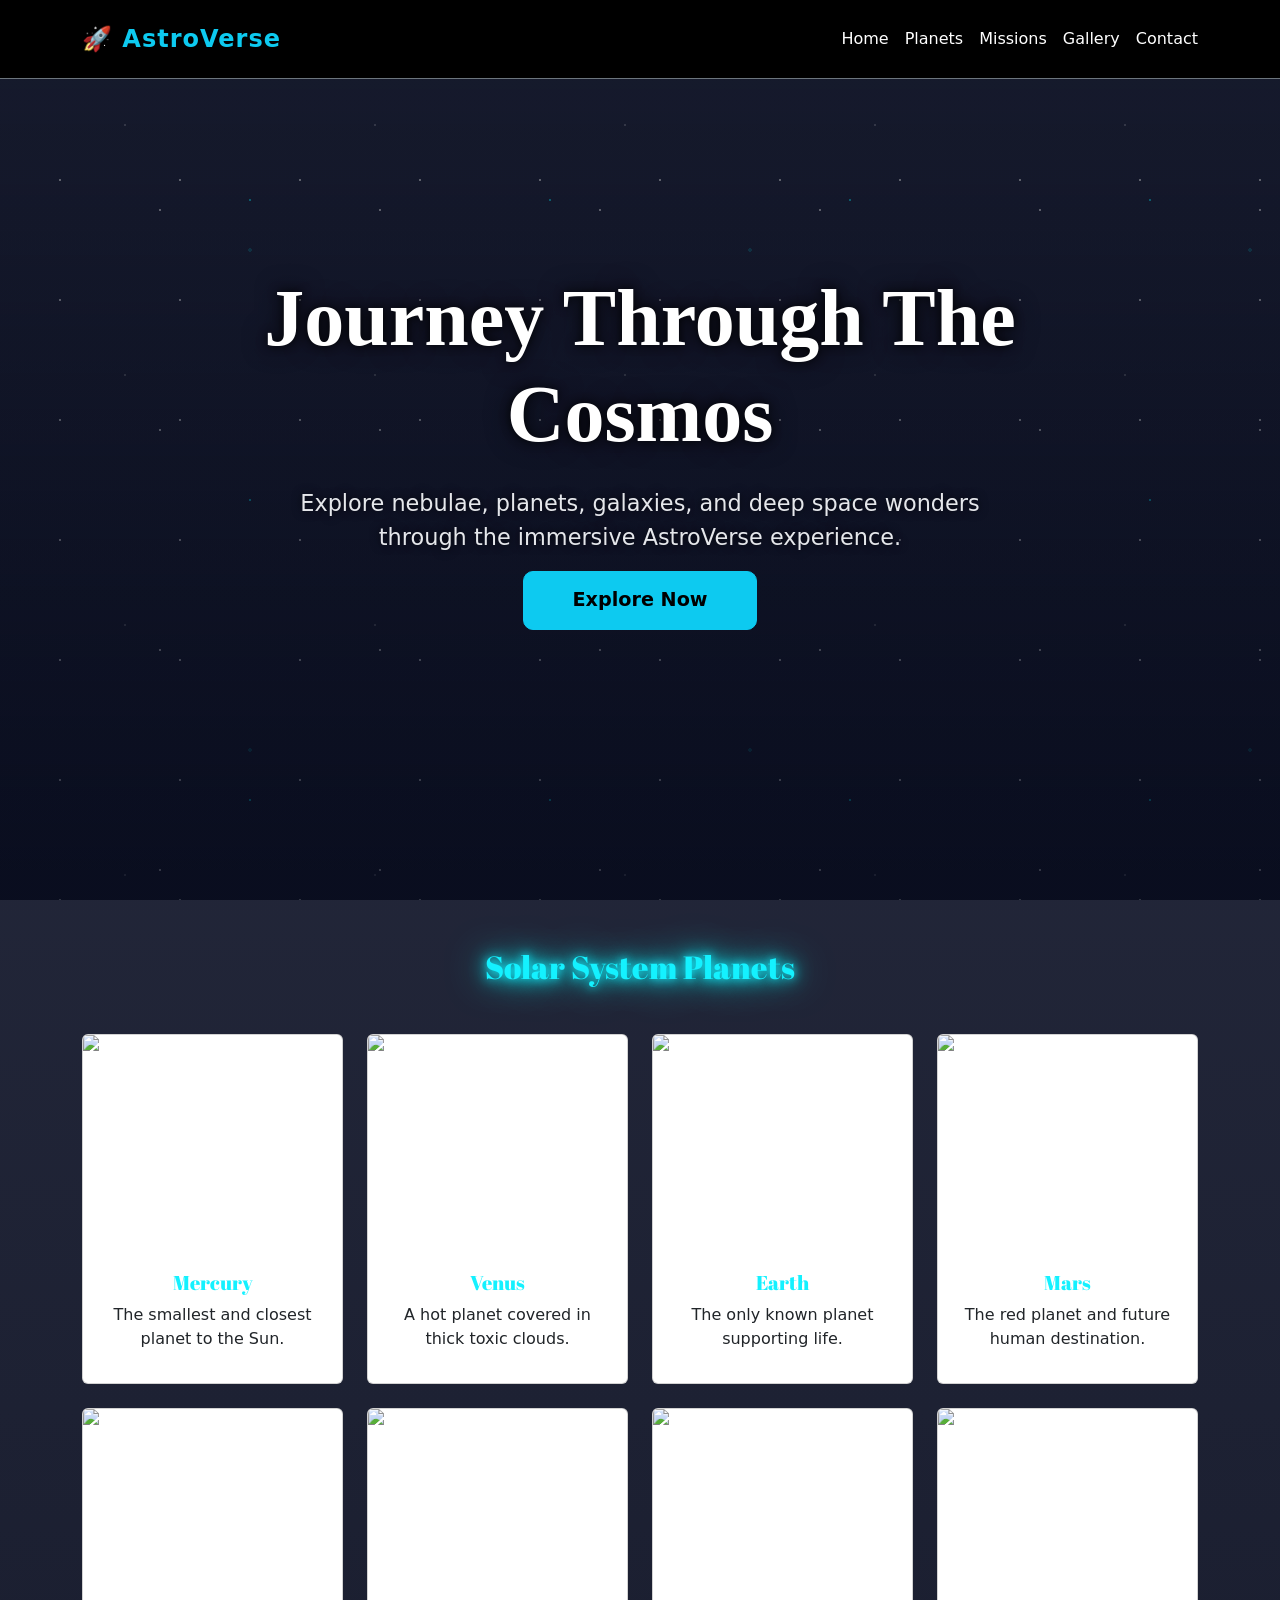
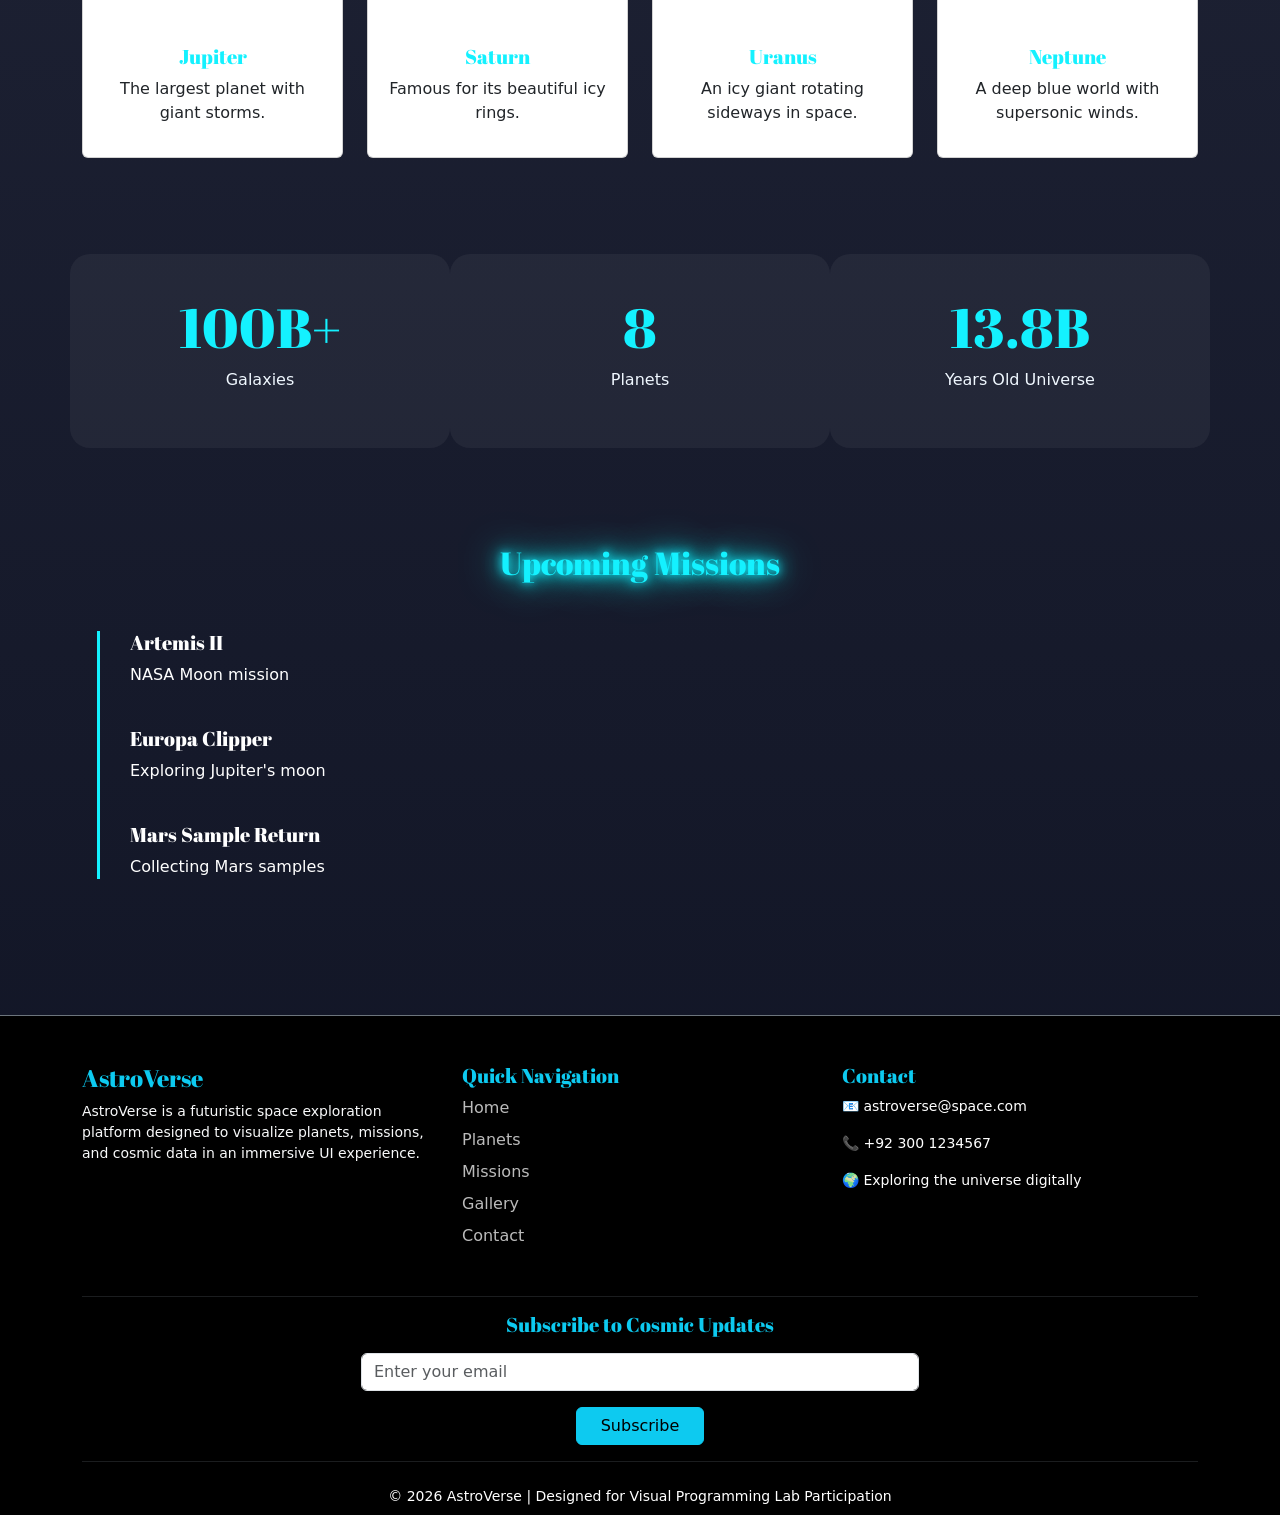
==== Astroverse/index.html @ 3767513f "Enhanced with Images and background" ====
<!DOCTYPE html>
<html>
<head>
<title>AstroVerse</title>

<link rel="stylesheet" href="style.css">
<link rel="icon" type="image/x-icon" href="images/favicon.webp">

<link href="https://cdn.jsdelivr.net/npm/bootstrap@5.3.2/dist/css/bootstrap.min.css" rel="stylesheet">

<link href="https://fonts.googleapis.com/css2?family=Abril+Fatface&family=Cabin&display=swap" rel="stylesheet">
</head>

<body>

<!-- STAR BACKGROUND -->
<div class="stars"></div>
<div class="stars2"></div>
<div class="stars3"></div>

<!-- NAVBAR -->
<header class="fixed-top">
<nav class="navbar navbar-expand-lg navbar-dark bg-black border-bottom border-secondary py-3">
  <div class="container">

    <!-- Brand -->
    <a class="navbar-brand fw-bold text-info fs-4" href="index.html">
      🚀 AstroVerse
    </a>

    <!-- Toggler (visual only, no JS needed) -->
    <div class="ms-auto d-flex gap-3 align-items-center">

      <a href="index.html" class="nav-link text-white">Home</a>
      <a href="planets.html" class="nav-link text-white">Planets</a>
      <a href="missions.html" class="nav-link text-white">Missions</a>
      <a href="gallery.html" class="nav-link text-white">Gallery</a>
      <a href="contact.html" class="nav-link text-white">Contact</a>

    </div>

  </div>
</nav>
</header>

<!-- HERO -->
<!-- HERO SECTION -->
<section class="hero">

<div class="container">

<div class="row justify-content-center">

<div class="col-lg-9 text-center">

<h1 class="hero-title">
Journey Through The Cosmos
</h1>

<p class="hero-text">
Explore nebulae, planets, galaxies, and deep space wonders
through the immersive AstroVerse experience.
</p>

<a href="planets.html" class="btn btn-info btn-lg px-5 mt-3">
Explore Now
</a>

</div>

</div>

</div>

</section>

<!-- PLANETS SECTION -->
<section id="planets" class="py-5">

<div class="container">

<h2 class="text-center mb-5 glow">Solar System Planets</h2>

<div class="row g-4">

<!-- Mercury -->
<div class="col-lg-3 col-md-4 col-sm-6">
<div class="card">
<img src="images/mercury.jpg" class="img-fluid">
<div class="card-body text-center">
<h5>Mercury</h5>
<p>The smallest and closest planet to the Sun.</p>
</div>
</div>
</div>

<!-- Venus -->
<div class="col-lg-3 col-md-4 col-sm-6">
<div class="card">
<img src="images/venus.jpg" class="img-fluid">
<div class="card-body text-center">
<h5>Venus</h5>
<p>A hot planet covered in thick toxic clouds.</p>
</div>
</div>
</div>

<!-- Earth -->
<div class="col-lg-3 col-md-4 col-sm-6">
<div class="card">
<img src="images/earth.jpg" class="img-fluid">
<div class="card-body text-center">
<h5>Earth</h5>
<p>The only known planet supporting life.</p>
</div>
</div>
</div>

<!-- Mars -->
<div class="col-lg-3 col-md-4 col-sm-6">
<div class="card">
<img src="images/mars.jpg" class="img-fluid">
<div class="card-body text-center">
<h5>Mars</h5>
<p>The red planet and future human destination.</p>
</div>
</div>
</div>

<!-- Jupiter -->
<div class="col-lg-3 col-md-4 col-sm-6">
<div class="card">
<img src="images/jupiter.jpg" class="img-fluid">
<div class="card-body text-center">
<h5>Jupiter</h5>
<p>The largest planet with giant storms.</p>
</div>
</div>
</div>

<!-- Saturn -->
<div class="col-lg-3 col-md-4 col-sm-6">
<div class="card">
<img src="images/saturn.jpg" class="img-fluid">
<div class="card-body text-center">
<h5>Saturn</h5>
<p>Famous for its beautiful icy rings.</p>
</div>
</div>
</div>

<!-- Uranus -->
<div class="col-lg-3 col-md-4 col-sm-6">
<div class="card">
<img src="images/uranus.jpg" class="img-fluid">
<div class="card-body text-center">
<h5>Uranus</h5>
<p>An icy giant rotating sideways in space.</p>
</div>
</div>
</div>

<!-- Neptune -->
<div class="col-lg-3 col-md-4 col-sm-6">
<div class="card">
<img src="images/neptune.jpg" class="img-fluid">
<div class="card-body text-center">
<h5>Neptune</h5>
<p>A deep blue world with supersonic winds.</p>
</div>
</div>
</div>

</div>
</div>

</section>

<!-- STATS -->
<section class="stats py-5 text-center">
<div class="container">
<div class="row">

<div class="col-md-4 stat-box">
<h2>100B+</h2>
<p style="color: aliceblue">Galaxies</p>
</div>

<div class="col-md-4 stat-box">
<h2>8</h2>
<p style="color: aliceblue">Planets</p>
</div>

<div class="col-md-4 stat-box">
<h2>13.8B</h2>
<p style="color: aliceblue">Years Old Universe</p>
</div>

</div>
</div>
</section>

<!-- TIMELINE -->
<section class="py-5">
<div class="container">
<h2 class="text-center mb-5 glow">Upcoming Missions</h2>

<div class="timeline">

<div class="timeline-item">
<h5>Artemis II</h5>
<p>NASA Moon mission</p>
</div>

<div class="timeline-item">
<h5>Europa Clipper</h5>
<p>Exploring Jupiter's moon</p>
</div>

<div class="timeline-item">
<h5>Mars Sample Return</h5>
<p>Collecting Mars samples</p>
</div>

</div>
</div>
</section>

<!-- FOOTER -->
<footer class="bg-black text-white mt-5 pt-5 border-top border-secondary">

  <div class="container">

    <div class="row">

      <!-- ABOUT -->
      <div class="col-md-4 mb-4">
        <h4 class="text-info">AstroVerse</h4>
        <p class="small text-light">
          AstroVerse is a futuristic space exploration platform designed to visualize
          planets, missions, and cosmic data in an immersive UI experience.
        </p>
      </div>

      <!-- QUICK LINKS -->
      <div class="col-md-4 mb-4">
        <h5 class="text-info">Quick Navigation</h5>

        <a href="index.html" class="footer-link d-block">Home</a>
        <a href="planets.html" class="footer-link d-block">Planets</a>
        <a href="missions.html" class="footer-link d-block">Missions</a>
        <a href="gallery.html" class="footer-link d-block">Gallery</a>
        <a href="contact.html" class="footer-link d-block">Contact</a>

      </div>

      <!-- CONTACT -->
      <div class="col-md-4 mb-4">
        <h5 class="text-info">Contact</h5>

        <p class="small">📧 astroverse@space.com</p>
        <p class="small">📞 +92 300 1234567</p>
        <p class="small">🌍 Exploring the universe digitally</p>

      </div>

    </div>

    <hr class="border-secondary">

    <!-- NEWSLETTER -->
    <div class="row text-center">

      <div class="col-md-12">
        <h5 class="text-info">Subscribe to Cosmic Updates</h5>

        <input type="email" class="form-control w-50 mx-auto my-3" placeholder="Enter your email">

        <button class="btn btn-info px-4">Subscribe</button>
      </div>

    </div>

    <hr class="border-secondary">

    <!-- COPYRIGHT -->
    <div class="text-center small py-2">
      © 2026 AstroVerse | Designed for Visual Programming Lab Participation
    </div>

  </div>

</footer>

</body>
</html>
---- Astroverse/style.css ----
/* =========================================
   ASTROVERSE FINAL CSS
   ========================================= */



/* HEADINGS */
h1, h2, h3, h4, h5 {
    font-family: 'Abril Fatface', serif;
}
/* SAME STARRY BACKGROUND FOR ALL PAGES */

body {

    background:
    linear-gradient(rgba(3, 8, 31, 0.85), rgba(2,6,23,0.95)),
    url('images/mission-bg.jpg') center/cover fixed no-repeat;

    color: white;

    font-family: 'Cabin', sans-serif;

    overflow-x: hidden;
}
/* =========================================
   STATIC SPACE BACKGROUND
   ========================================= */


.stars,
.stars2,
.stars3 {

    position: fixed;

    top: 0;
    left: 0;

    width: 100%;
    height: 100%;

    z-index: -1;

    pointer-events: none;
}

/* SMALL STARS */
 .stars {

    background-image:
    radial-gradient(white 1px, transparent 1px),
    radial-gradient(white 1px, transparent 1px),
    radial-gradient(#14f1ff 1px, transparent 1px);

    background-size:
    120px 120px,
    220px 220px,
    300px 300px;

    background-position:
    0 0,
    50px 100px,
    100px 50px;

    opacity: 0.7;
}

/* MEDIUM STARS */
 .stars2 {

    background-image:
    radial-gradient(rgba(255,255,255,0.7) 1px, transparent 1px);

    background-size: 250px 250px;

    opacity: 0.4;
}

/* LARGE GLOWING STARS */
 .stars3 {

    background-image:
    radial-gradient(rgba(20,241,255,0.9) 2px, transparent 2px);

    background-size: 500px 500px;

    opacity: 0.3;
} 
/* =========================================
   NAVBAR
   ========================================= */

.navbar {
    background: #000 !important;
    border-bottom: 1px solid rgba(255,255,255,0.1);
}

.navbar-brand {
    letter-spacing: 1px;
}

.nav-link {
    color: white !important;
    transition: 0.3s;
    font-weight: 500;
}

.nav-link:hover {
    color: #14f1ff !important;
}

/* =========================================
   HERO SECTIONS
   ========================================= */

/* =========================================
   HERO SECTION
   ========================================= */

.hero {

    min-height: 100vh;

    display: flex;
    align-items: center;
    justify-content: center;

    text-align: center;

    padding: 120px 20px;

    background:
    linear-gradient(
    rgba(2,6,23,0.45),
    rgba(2,6,23,0.75)
    ),
    url('images/nebula.jpg');

    background-size: cover;
    background-position: center;
    background-repeat: no-repeat;
}

/* HERO TITLE */
.hero-title {

    font-size: 4rem;
 font-family:Georgia, 'Times New Roman', Times, serif;
    font-weight: bold;

    color: white;

    text-shadow:
    0 0 10px rgba(0,0,0,0.8),
    0 0 25px rgba(0,0,0,0.7);

    margin-bottom: 25px;
}

/* HERO TEXT */
.hero-text {

    font-size: 1.4rem;

    color: #e5e7eb;

    max-width: 800px;

    margin: auto;

    margin-bottom: 30px;

    text-shadow:
    0 0 10px rgba(0,0,0,0.8);
}

/* HERO BUTTON */
.hero .btn {

    font-size: 1.2rem;

    padding: 14px 40px;

    border-radius: 10px;

    font-weight: 600;

    transition: 0.4s;
}

.hero .btn:hover {

    transform: translateY(-3px);

    box-shadow:
    0 0 20px rgba(20,241,255,0.6);
}

/* RESPONSIVE */
@media (max-width: 768px) {

    .hero-title {
        font-size: 3.5rem;
    }

    .hero-text {
        font-size: 1.1rem;
    }
}

.hero h1 {
    font-size: 5rem;
}

.hero p {
    max-width: 700px;
    margin: auto;
}

/* MISSIONS HERO */
.missions-hero {

    min-height: 70vh;

    display: flex;
    align-items: center;
    justify-content: center;

    text-align: center;

    padding: 100px 20px;

    background:
    linear-gradient(rgba(2,6,23,0.75), rgba(2,6,23,0.95)),
    url('images/mission-bg.jpg') center/cover no-repeat;
}

.missions-hero p {
    max-width: 700px;
    margin: auto;
}

/* =========================================
   GLOW EFFECTS
   ========================================= */

.glow {
    color: #14f1ff;

    text-shadow:
    0 0 10px #14f1ff,
    0 0 20px #14f1ff,
    0 0 40px #14f1ff;
}

/* =========================================
   BUTTONS
   ========================================= */

.btn-info {
    background: #14f1ff;
    border: none;
    color: black;
    font-weight: 600;
}

.btn-info:hover {
    background: #0fd5e0;
}

/* =========================================
   PLANET CARDS
   ========================================= */

.card {

    background: rgba(255,255,255,0.05);

    border: 1px solid rgba(255,255,255,0.08);

    backdrop-filter: blur(10px);

    color: white;

    border-radius: 15px;

    overflow: hidden;

    transition: 0.4s;

    height: 100%;
}

.card:hover {

    transform: translateY(-10px);

    box-shadow:
    0 0 20px rgba(20,241,255,0.5);
}

.card img {

    height: 220px;

    object-fit: cover;
}

.card-body {
    padding: 20px;
}

.card h4,
.card h5 {
    color: #14f1ff;
}

.card ul {
    padding-left: 18px;
    text-align: left;
}

.card li {
    margin-bottom: 8px;
    color: rgb(77, 121, 104);
}

/* =========================================
   STATS SECTION
   ========================================= */

.stat-box,
.mission-stat {

    background: rgba(255,255,255,0.05);

    padding: 40px 20px;

    border-radius: 20px;

    transition: 0.4s;

    height: 100%;
}

.stat-box:hover,
.mission-stat:hover {

    transform: translateY(-10px);

    box-shadow:
    0 0 20px rgba(20,241,255,0.5);
}

.stat-box h2,
.mission-stat h2 {

    color: #14f1ff;

    font-size: 55px;
}

.stat-box p,
.mission-stat p {
    color: #d1d5db;
}

/* =========================================
   TIMELINE
   ========================================= */

.timeline {

    border-left: 3px solid #14f1ff;

    padding-left: 30px;

    margin-left: 15px;
}

.timeline-item {
    margin-bottom: 40px;
    color: white;
}

.timeline-content {

    background: rgba(255,255,255,0.05);

    padding: 25px;

    border-radius: 15px;

    transition: 0.4s;
}

.timeline-content:hover {

    transform: scale(1.02);

    box-shadow:
    0 0 20px rgba(20,241,255,0.5);
}

.timeline-content li {
    margin-bottom: 8px;
}



/* =========================================
   MASONRY GALLERY
   ========================================= */

.masonry-gallery {

    column-count: 3;

    column-gap: 20px;
}

/* IMAGES */
.gallery-img {

    width: 100%;

    margin-bottom: 20px;

    border-radius: 20px;

    display: block;

    break-inside: avoid;

    transition: 0.4s;

    border:
    2px solid rgba(255,255,255,0.08);

    filter:
    brightness(1.08)
    contrast(1.08)
    saturate(1.15);
}

.gallery-img:hover {

    transform: scale(1.02);

    box-shadow:
    0 0 25px rgba(20,241,255,0.5);
}

/* RESPONSIVE */
@media (max-width: 992px) {

    .masonry-gallery {
        column-count: 2;
    }
}

@media (max-width: 576px) {

    .masonry-gallery {
        column-count: 1;
    }
}

/* =========================================
   FEATURED IMAGE
   ========================================= */

.mission-image {

    max-height: 500px;

    border-radius: 20px;

    border: 2px solid rgba(255,255,255,0.1);
}

/* =========================================
   FORMS
   ========================================= */

.form-control {

    background: #111;

    border: 1px solid rgba(255,255,255,0.2);

    color: white;

    padding: 12px;
}

.form-control:focus {

    background: #111;

    color: white;

    border-color: #14f1ff;

    box-shadow:
    0 0 10px rgba(20,241,255,0.4);
}

.form-control::placeholder {
    color: #aaa;
}

/* =========================================
   FOOTER
   ========================================= */

footer {
    background: #000;
}

.footer-link {

    color: #bbb;

    text-decoration: none;

    margin-bottom: 8px;
}

.footer-link:hover {
    color: #14f1ff;
}

/* =========================================
   RESPONSIVE DESIGN
   ========================================= */

@media (max-width: 992px) {

    .hero h1,
    .missions-hero h1 {
        font-size: 4rem;
    }
}

@media (max-width: 768px) {

    .hero h1,
    .missions-hero h1 {
        font-size: 3rem;
    }

    .hero,
    .missions-hero {
        padding: 80px 20px;
    }

    .card img {
        height: 200px;
    }

    .stat-box h2,
    .mission-stat h2 {
        font-size: 40px;
    }
}

@media (max-width: 576px) {

    .hero h1,
    .missions-hero h1 {
        font-size: 2.5rem;
    }

    .timeline {
        margin-left: 0;
        padding-left: 20px;
    }
}
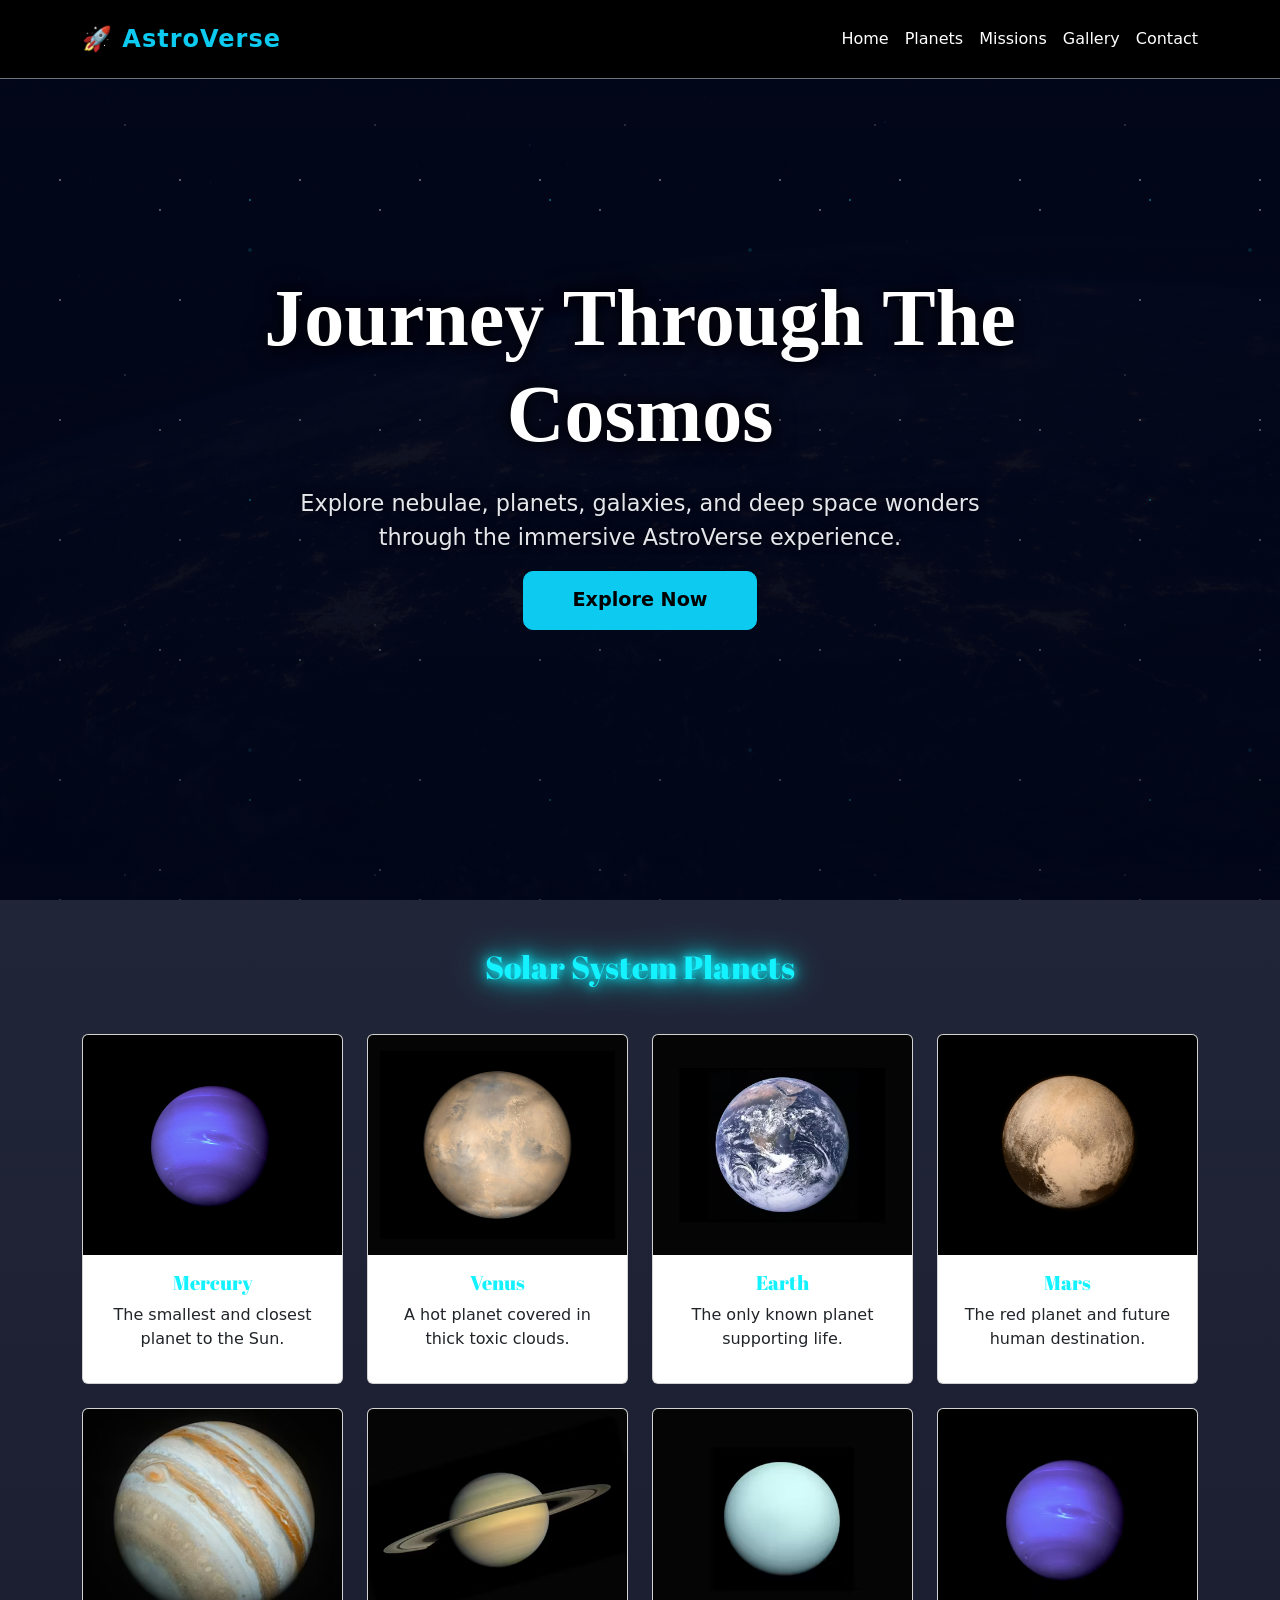
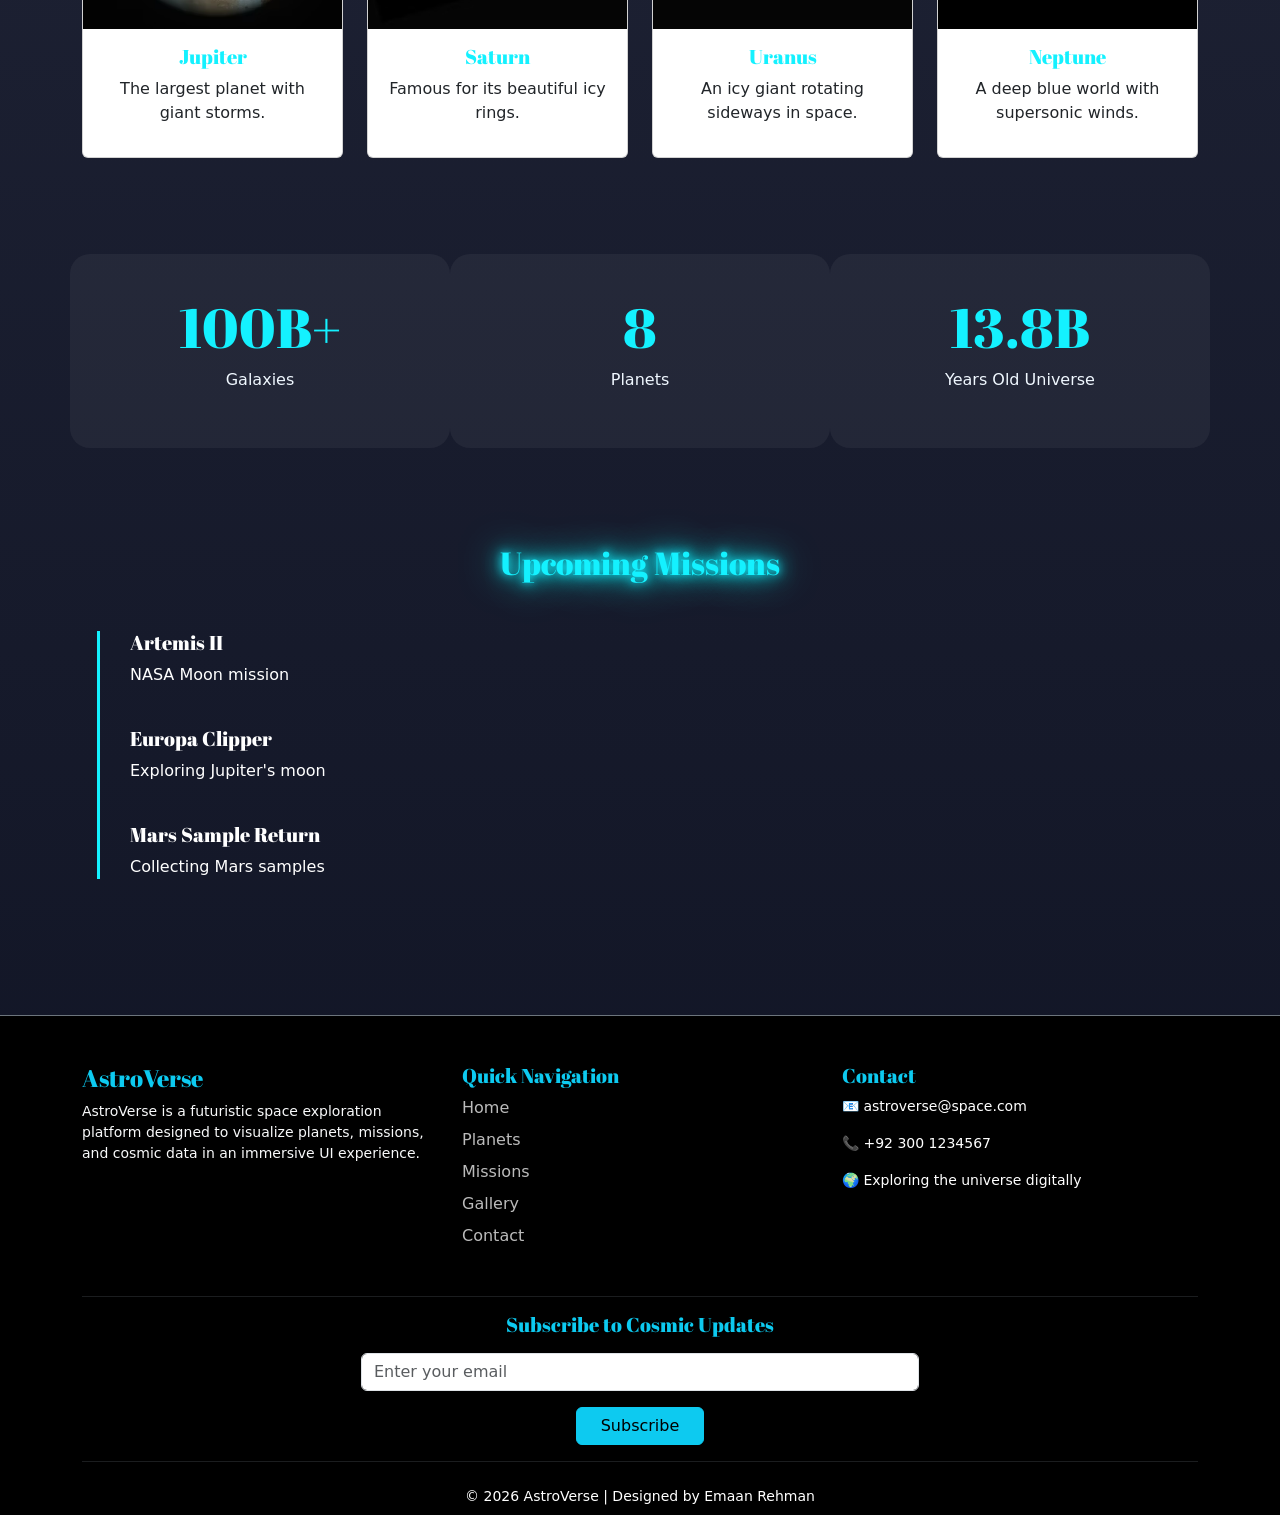
==== commit 22a39d7a: "Modified Header and Footer Co-authored-by: Copilot <copilot@github.com>" ====
--- a/Astroverse/index.html
+++ b/Astroverse/index.html
@@ -43,7 +43,6 @@
 </nav>
 </header>
 
-<!-- HERO -->
 <!-- HERO SECTION -->
 <section class="hero">
 
@@ -285,7 +284,7 @@
 
     <!-- COPYRIGHT -->
     <div class="text-center small py-2">
-      © 2026 AstroVerse | Designed for Visual Programming Lab Participation
+      © 2026 AstroVerse | Designed by Emaan Rehman
     </div>
 
   </div>
